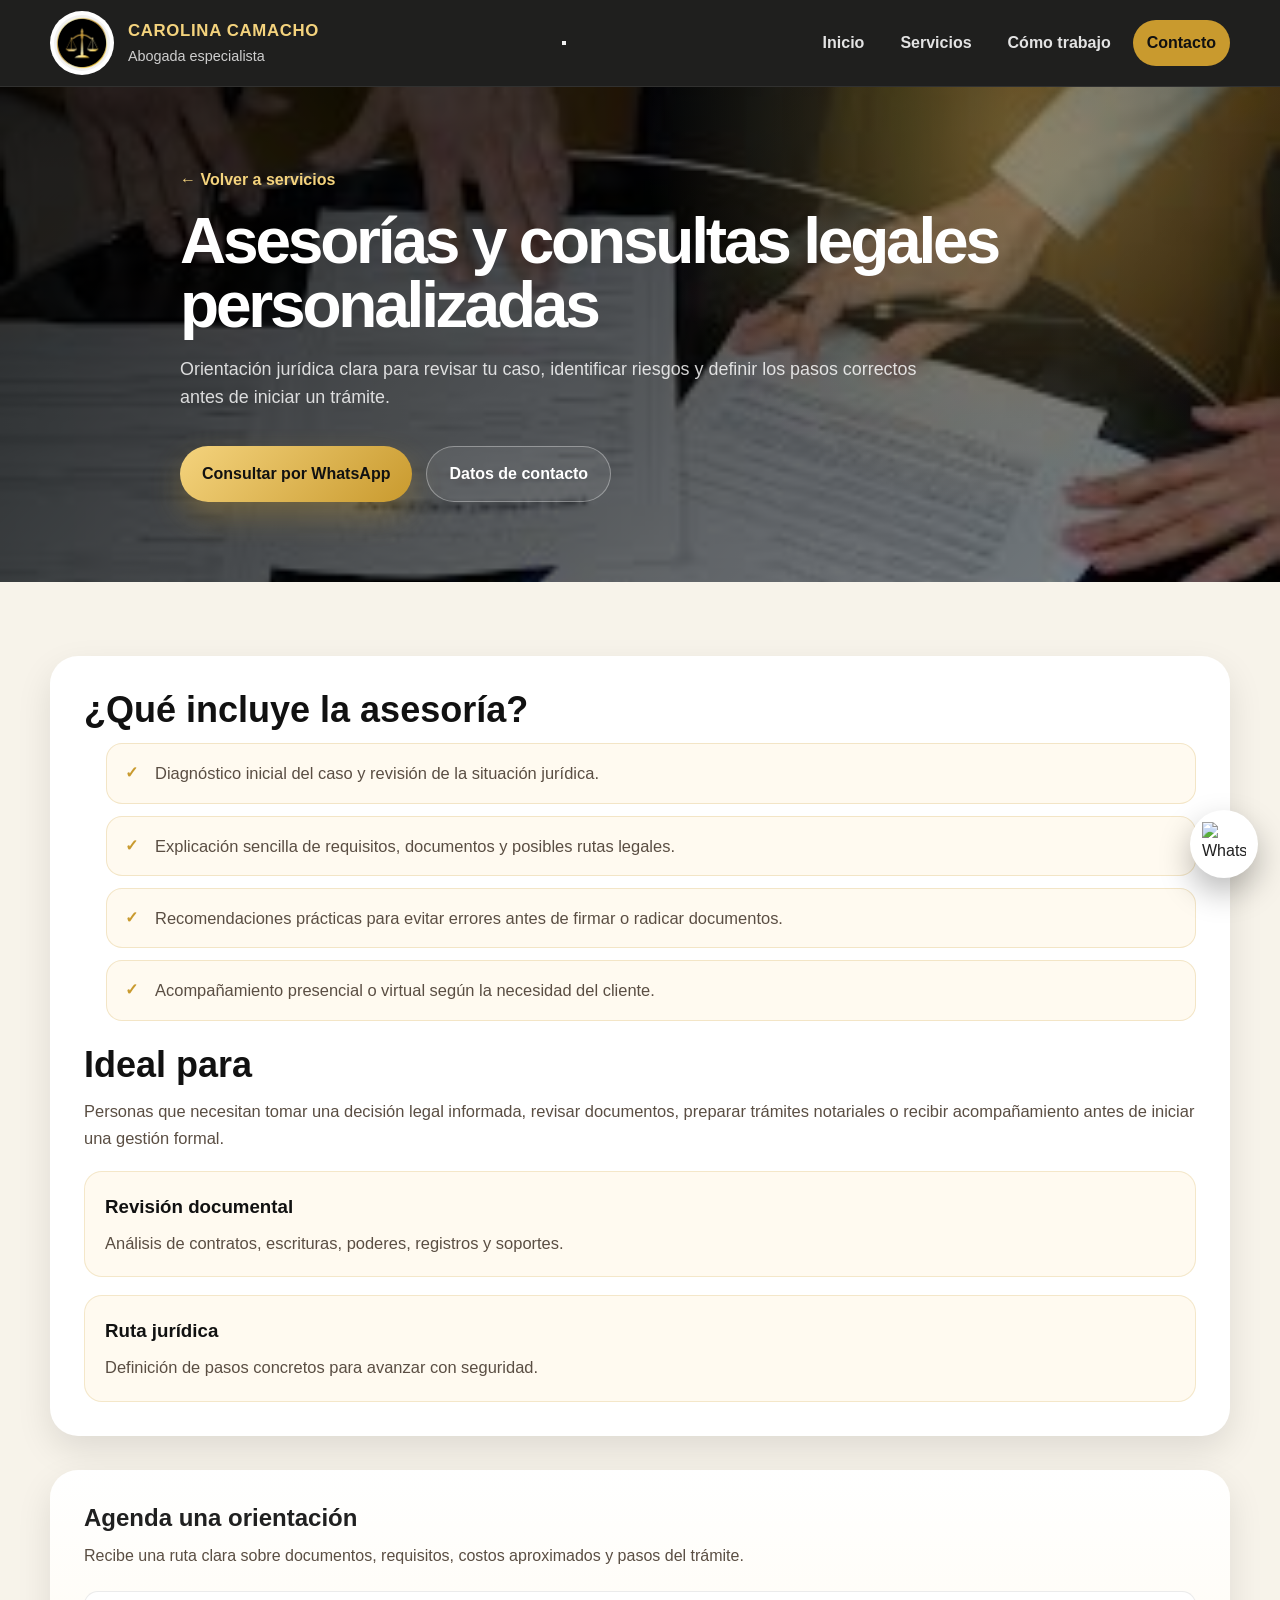
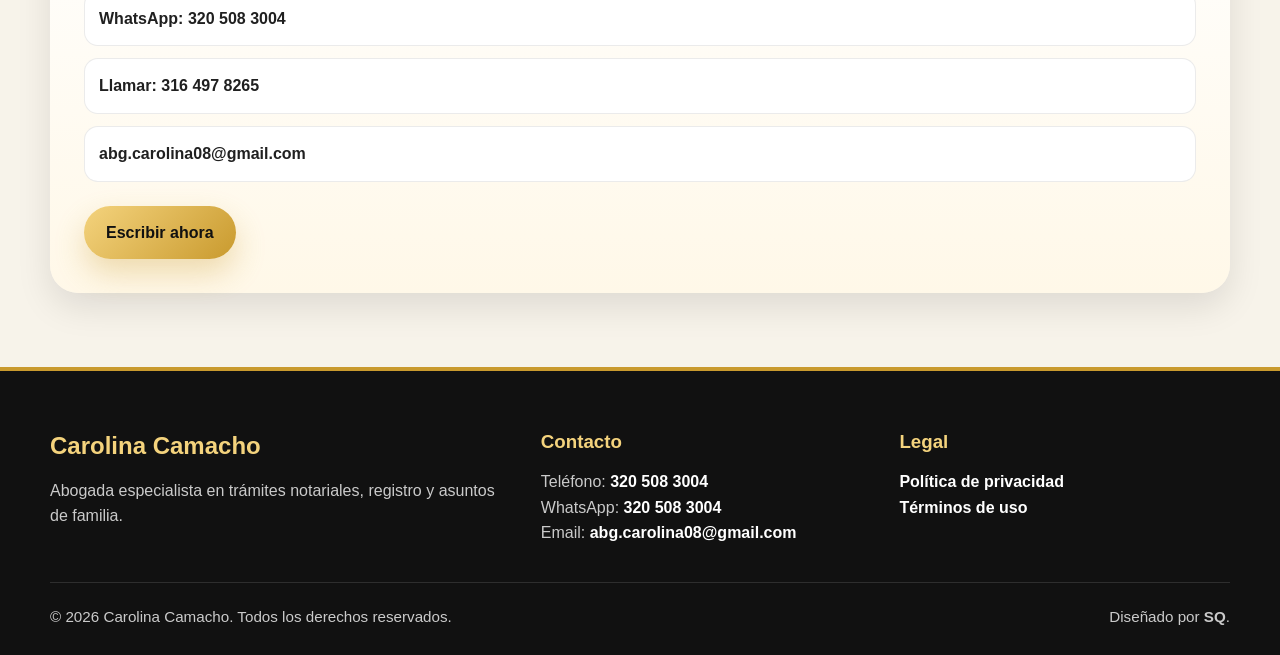
==== html/asesoria.html @ e3d4349f "Deploy temporal en GitHub Pages" ====
<!doctype html>
<html lang="es">
  <head>
    <meta charset="UTF-8" />
    <meta name="viewport" content="width=device-width, initial-scale=1.0" />
    <meta
      name="description"
      content="Orientación jurídica clara para revisar tu caso, identificar riesgos y definir los pasos correctos antes de iniciar un trámite."
    />
    <meta
      name="keywords"
      content="asesoría legal, consultas jurídicas, orientación legal, Carolina Camacho, Popayán"
    />
    <meta name="author" content="Carolina Camacho" />
    <meta name="robots" content="index, follow" />
    <link rel="canonical" href="https://[TU-DOMINIO]/html/asesoria.html" />
    <!-- Open Graph -->
    <meta
      property="og:title"
      content="Asesorías y consultas legales personalizadas | Carolina Camacho"
    />
    <meta
      property="og:description"
      content="Orientación jurídica clara para revisar tu caso, identificar riesgos y definir los pasos correctos antes de iniciar un trámite."
    />
    <meta property="og:image" content="https://[TU-DOMINIO]/img/logo.png" />
    <meta property="og:url" content="https://[TU-DOMINIO]/html/asesoria.html" />
    <meta property="og:type" content="website" />
    <!-- Twitter Cards -->
    <meta name="twitter:card" content="summary_large_image" />
    <meta
      name="twitter:title"
      content="Asesorías y consultas legales personalizadas | Carolina Camacho"
    />
    <meta
      name="twitter:description"
      content="Orientación jurídica clara para revisar tu caso, identificar riesgos y definir los pasos correctos antes de iniciar un trámite."
    />
    <meta name="twitter:image" content="https://[TU-DOMINIO]/img/logo.png" />
    <title>
      Asesorías y consultas legales personalizadas | Carolina Camacho
    </title>
    <link rel="stylesheet" href="../estilos.css" />
  </head>
  <body class="bg-asesoria">
    <a class="skip-link" href="#contenido">Saltar al contenido principal</a>
    <header class="site-header">
      <div class="header-container">
        <a
          href="../index.html"
          class="brand"
          aria-label="Inicio Carolina Camacho"
        >
          <img
            src="../img/logo.png"
            alt="Logo Carolina Camacho"
            class="brand-logo"
            decoding="async"
          />
          <div class="brand-text">
            <strong>Carolina Camacho</strong><span>Abogada especialista</span>
          </div>
        </a>
        <nav class="main-nav" aria-label="Navegación principal">
          <a href="../index.html#inicio">Inicio</a>
          <a href="../index.html#servicios">Servicios</a>
          <a href="../index.html#proceso">Cómo trabajo</a>
          <a href="contacto.html" class="nav-cta">Contacto</a>
        </nav>
      </div>
    </header>
    <main id="contenido">
      <section class="inner-hero">
        <div class="inner-hero-content">
          <a class="breadcrumb" href="../index.html#servicios"
            >← Volver a servicios</a
          >
          <h1>Asesorías y consultas legales personalizadas</h1>
          <p>
            Orientación jurídica clara para revisar tu caso, identificar riesgos
            y definir los pasos correctos antes de iniciar un trámite.
          </p>
          <div class="hero-actions">
            <a
              class="btn btn-primary"
              href="https://wa.me/573205083004?text=Hola%20Dra.%20Carolina,%20necesito%20informaci%C3%B3n%20sobre%20Asesorías%20y%20consultas%20legales%20personalizadas"
              target="_blank"
              rel="noopener noreferrer"
              >Consultar por WhatsApp</a
            ><a class="btn btn-secondary" href="contacto.html"
              >Datos de contacto</a
            >
          </div>
        </div>
      </section>
      <section class="inner-layout">
        <article class="content-panel">
          <h2>¿Qué incluye la asesoría?</h2>
          <ul class="feature-list">
            <li>
              Diagnóstico inicial del caso y revisión de la situación jurídica.
            </li>
            <li>
              Explicación sencilla de requisitos, documentos y posibles rutas
              legales.
            </li>
            <li>
              Recomendaciones prácticas para evitar errores antes de firmar o
              radicar documentos.
            </li>
            <li>
              Acompañamiento presencial o virtual según la necesidad del
              cliente.
            </li>
          </ul>
          <h2>Ideal para</h2>
          <p>
            Personas que necesitan tomar una decisión legal informada, revisar
            documentos, preparar trámites notariales o recibir acompañamiento
            antes de iniciar una gestión formal.
          </p>
          <div class="page-card-grid">
            <article class="mini-card">
              <h3>Revisión documental</h3>
              <p>
                Análisis de contratos, escrituras, poderes, registros y
                soportes.
              </p>
            </article>
            <article class="mini-card">
              <h3>Ruta jurídica</h3>
              <p>Definición de pasos concretos para avanzar con seguridad.</p>
            </article>
          </div>
        </article>
        <aside class="aside-panel">
          <h2>Agenda una orientación</h2>
          <p>
            Recibe una ruta clara sobre documentos, requisitos, costos
            aproximados y pasos del trámite.
          </p>
          <div class="contact-list">
            <a
              href="https://wa.me/573205083004"
              target="_blank"
              rel="noopener noreferrer"
              >WhatsApp: 320 508 3004</a
            ><a href="tel:+573164978265">Llamar: 316 497 8265</a
            ><a href="mailto:abg.carolina08@gmail.com"
              >abg.carolina08@gmail.com</a
            >
          </div>
          <a
            class="btn btn-primary"
            href="https://wa.me/573205083004"
            target="_blank"
            rel="noopener noreferrer"
            >Escribir ahora</a
          >
        </aside>
      </section>
    </main>
    <footer class="site-footer">
      <div class="footer-grid">
        <div>
          <h2>Carolina Camacho</h2>
          <p>
            Abogada especialista en trámites notariales, registro y asuntos de
            familia.
          </p>
        </div>
        <div>
          <h3>Contacto</h3>
          <p>
            Teléfono:
            <a
              href="tel:+573205083004"
              target="_blank"
              rel="noopener noreferrer"
              >320 508 3004</a
            >
          </p>
          <p>
            WhatsApp:
            <a
              href="https://wa.me/573205083004"
              target="_blank"
              rel="noopener noreferrer"
              >320 508 3004</a
            >
          </p>
          <p>
            Email:
            <a
              href="mailto:abg.carolina08@gmail.com"
              target="_blank"
              rel="noopener noreferrer"
              >abg.carolina08@gmail.com</a
            >
          </p>
        </div>
        <div>
          <h3>Legal</h3>
          <p>
            <a href="politica.html" target="_blank" rel="noopener noreferrer"
              >Política de privacidad</a
            >
          </p>
          <p>
            <a href="terminos.html" target="_blank" rel="noopener noreferrer"
              >Términos de uso</a
            >
          </p>
        </div>
      </div>
      <div class="footer-bottom">
        <p>© 2026 Carolina Camacho. Todos los derechos reservados.</p>
        <p>Diseñado por <strong>SQ</strong>.</p>
      </div>
    </footer>
    <a
      class="whatsapp-float"
      href="https://wa.me/573205083004?text=Hola%20Dra.%20Carolina,%20quiero%20recibir%20asesor%C3%ADa%20legal"
      target="_blank"
      rel="noopener noreferrer"
      aria-label="Contactar por WhatsApp"
      ><img
        src="https://upload.wikimedia.org/wikipedia/commons/6/6b/WhatsApp.svg"
        alt="WhatsApp"
        decoding="async"
    /></a>

    <script src="../script.js"></script>
  </body>
</html>
---- estilos.css ----
:root {
    --color-bg: #f7f3ea;
    --color-surface: #ffffff;
    --color-dark: #111111;
    --color-dark-soft: #1b1b1b;
    --color-gold: #c99a2e;
    --color-gold-light: #f4d37d;
    --color-text: #202020;
    --color-muted: #5a4e43;
    --shadow-soft: 0 20px 60px rgba(0, 0, 0, 0.12);
    --shadow-card: 0 14px 35px rgba(0, 0, 0, 0.10);
    --radius-lg: 28px;
    --radius-md: 18px;
    --container: 1180px;
    --spacing-xs: 12px;
    --spacing-sm: 14px;
    --spacing-md: 20px;
    --spacing-lg: 28px;
    --spacing-xl: 40px;
}

* {
    margin: 0;
    padding: 0;
    box-sizing: border-box;
}

/* ========================================
   RESET & FOUNDATION
   ======================================== */

html {
    scroll-behavior: smooth;
}

body {
    font-family: "Segoe UI", Arial, sans-serif;
    color: var(--color-text);
    background: var(--color-bg);
    line-height: 1.6;
}

img {
    max-width: 100%;
    display: block;
}

a {
    color: inherit;
    text-decoration: none;
}

a:focus-visible,
button:focus-visible,
input:focus-visible,
textarea:focus-visible,
select:focus-visible {
    outline: 2px solid var(--color-gold);
    outline-offset: 2px;
}

.skip-link {
    position: absolute;
    top: -100px;
    left: 20px;
    background: var(--color-gold);
    color: #000;
    padding: 10px 14px;
    border-radius: 8px;
    z-index: 10000;
}

.skip-link:focus {
    top: 20px;
}

.site-header {
    position: sticky;
    top: 0;
    z-index: 999;
    background: rgba(17, 17, 17, 0.94);
    backdrop-filter: blur(12px);
    border-bottom: 1px solid rgba(255, 255, 255, 0.08);
}

.header-container {
    width: min(100% - 32px, var(--container));
    margin: 0 auto;
    min-height: 86px;
    display: flex;
    align-items: center;
    justify-content: space-between;
    gap: 24px;
}

.brand {
    display: flex;
    align-items: center;
    gap: 14px;
    color: #fff;
}

.brand-logo {
    width: 64px;
    height: 64px;
    object-fit: contain;
    border-radius: 50%;
    background: #fff;
    padding: 4px;
}

.brand-text {
    display: grid;
}

.brand-text strong {
    color: var(--color-gold-light);
    font-size: 1.05rem;
    letter-spacing: 0.04em;
    text-transform: uppercase;
}

.brand-text span {
    color: rgba(255, 255, 255, 0.78);
    font-size: 0.9rem;
}

.main-nav {
    display: flex;
    align-items: center;
    gap: 8px;
}

.main-nav a {
    color: rgba(255, 255, 255, 0.88);
    font-weight: 650;
    padding: 10px 14px;
    border-radius: 999px;
    transition: 0.25s ease;
}

.main-nav a:hover,
.main-nav a:focus-visible {
    color: #000;
    background: var(--color-gold-light);
}

.main-nav .nav-cta {
    background: var(--color-gold);
    color: #111;
}

.hero-section {
    position: relative;
    min-height: 760px;
    display: flex;
    align-items: center;
    overflow: hidden;
    background: linear-gradient(135deg, rgba(0,0,0,0.78), rgba(0,0,0,0.45)), url("img/legal.jpg") center/cover no-repeat;
}

.hero-overlay {
    position: absolute;
    inset: 0;
    background: radial-gradient(circle at 70% 20%, rgba(201, 154, 46, 0.35), transparent 35%), linear-gradient(90deg, rgba(0,0,0,0.86), rgba(0,0,0,0.38));
}

.hero-container {
    position: relative;
    width: min(100% - 32px, var(--container));
    margin: 0 auto;
    display: grid;
    grid-template-columns: minmax(0, 1.25fr) 420px;
    align-items: center;
    gap: 46px;
    padding: 80px 0;
}

.eyebrow {
    color: var(--color-gold-light);
    font-weight: 800;
    letter-spacing: 0.16em;
    text-transform: uppercase;
    font-size: 0.78rem;
    margin-bottom: 14px;
}

.hero-content h1 {
    color: #fff;
    font-size: clamp(2.55rem, 6vw, 5.2rem);
    line-height: 0.98;
    letter-spacing: -0.06em;
    max-width: 840px;
}

.hero-description {
    margin-top: 24px;
    color: rgba(255, 255, 255, 0.84);
    font-size: clamp(1.05rem, 2vw, 1.25rem);
    max-width: 720px;
}

.hero-actions {
    display: flex;
    flex-wrap: wrap;
    gap: 14px;
    margin-top: 34px;
}

.btn {
    display: inline-flex;
    align-items: center;
    justify-content: center;
    min-height: 50px;
    padding: 14px 22px;
    border-radius: 999px;
    font-weight: 800;
    transition: transform 0.25s ease, box-shadow 0.25s ease, background 0.25s ease;
}

.btn:hover {
    transform: translateY(-2px);
}

.btn-primary {
    background: linear-gradient(135deg, var(--color-gold-light), var(--color-gold));
    color: #111;
    box-shadow: 0 14px 30px rgba(201, 154, 46, 0.32);
}

.btn-secondary {
    color: #fff;
    border: 1px solid rgba(255, 255, 255, 0.34);
    background: rgba(255, 255, 255, 0.08);
}

.btn-secondary:hover {
    background: rgba(255, 255, 255, 0.16);
}

.trust-row {
    display: grid;
    grid-template-columns: repeat(3, minmax(0, 1fr));
    gap: 14px;
    margin-top: 40px;
    max-width: 760px;
}

.trust-row div {
    padding: 18px;
    border-radius: var(--radius-md);
    background: rgba(255, 255, 255, 0.10);
    border: 1px solid rgba(255, 255, 255, 0.12);
    color: #fff;
}

.trust-row strong,
.trust-row span {
    display: block;
}

.trust-row span {
    color: rgba(255, 255, 255, 0.72);
    font-size: 0.92rem;
}

.hero-card {
    background: rgba(255, 255, 255, 0.94);
    border: 1px solid rgba(255, 255, 255, 0.45);
    border-radius: var(--radius-lg);
    padding: 30px;
    box-shadow: var(--shadow-soft);
}

.hero-card-logo {
    width: 110px;
    height: 110px;
    object-fit: cover;
    border-radius: 50%;
    border: 4px solid var(--color-gold-light);
    margin-bottom: 20px;
}

.hero-card h2 {
    font-size: 1.8rem;
    color: var(--color-dark);
    margin-bottom: 10px;
}

.hero-card p {
    color: var(--color-muted);
    margin-bottom: 18px;
}

.hero-card ul {
    list-style: none;
    display: grid;
    gap: 10px;
    margin-bottom: 24px;
}

.hero-card li {
    position: relative;
    padding-left: 28px;
    font-weight: 650;
}

.hero-card li::before {
    content: "✓";
    position: absolute;
    left: 0;
    color: var(--color-gold);
    font-weight: 900;
}

.phone-link {
    display: block;
    text-align: center;
    background: var(--color-dark);
    color: var(--color-gold-light);
    padding: 14px;
    border-radius: 14px;
    font-weight: 800;
}

.section {
    width: min(100% - 32px, var(--container));
    margin: 0 auto;
    padding: 86px 0;
}

.section-heading {
    max-width: 760px;
    margin-bottom: 38px;
}

.section-heading h2,
.cta-section h2 {
    color: var(--color-dark);
    font-size: clamp(2rem, 4vw, 3.4rem);
    line-height: 1.05;
    letter-spacing: -0.04em;
}

.section-heading p:not(.eyebrow),
.cta-section p {
    margin-top: 14px;
    color: var(--color-muted);
    font-size: 1.05rem;
}

.services-grid {
    display: grid;
    grid-template-columns: repeat(3, minmax(0, 1fr));
    gap: 24px;
}

.service-card {
    background: var(--color-surface);
    border-radius: var(--radius-lg);
    overflow: hidden;
    box-shadow: var(--shadow-card);
    transition: transform 0.25s ease, box-shadow 0.25s ease;
}

.service-card:hover {
    transform: translateY(-8px);
    box-shadow: 0 24px 50px rgba(0, 0, 0, 0.16);
}

.service-card img {
    width: 100%;
    height: 235px;
    object-fit: cover;
    display: block;
    decoding: async;
}

.service-content {
    padding: 24px;
}

.service-content h3 {
    font-size: 1.45rem;
    color: var(--color-dark);
    margin-bottom: 8px;
}

.service-content p {
    color: var(--color-muted);
    min-height: 76px;
}

.service-content span {
    display: inline-flex;
    margin-top: 18px;
    color: var(--color-gold);
    font-weight: 850;
}

.process-section {
    padding-top: 20px;
}

.process-grid {
    display: grid;
    grid-template-columns: repeat(3, minmax(0, 1fr));
    gap: 22px;
}

.process-grid article {
    background: var(--color-dark);
    color: #fff;
    border-radius: var(--radius-lg);
    padding: 30px;
    min-height: 230px;
    box-shadow: var(--shadow-card);
}

.process-grid span {
    display: inline-flex;
    color: var(--color-gold-light);
    font-weight: 900;
    font-size: 1.15rem;
    margin-bottom: 24px;
}

.process-grid h3 {
    font-size: 1.4rem;
    margin-bottom: 10px;
}

.process-grid p {
    color: rgba(255, 255, 255, 0.72);
}

.cta-section {
    width: min(100% - 32px, var(--container));
    margin: 0 auto 80px;
    display: flex;
    justify-content: space-between;
    align-items: center;
    gap: 28px;
    background: linear-gradient(135deg, #111, #2a2418);
    border-radius: var(--radius-lg);
    padding: 44px;
    box-shadow: var(--shadow-soft);
}

.cta-section h2,
.cta-section p {
    color: #fff;
}

.cta-section p:not(.eyebrow) {
    color: rgba(255, 255, 255, 0.72);
    max-width: 660px;
}

.site-footer {
    background: var(--color-dark);
    color: rgba(255, 255, 255, 0.78);
    padding: 56px 0 26px;
    border-top: 4px solid var(--color-gold);
}

.footer-grid,
.footer-bottom {
    width: min(100% - 32px, var(--container));
    margin: 0 auto;
}

.footer-grid {
    display: grid;
    grid-template-columns: 1.4fr 1fr 1fr;
    gap: 28px;
}

.site-footer h2,
.site-footer h3 {
    color: var(--color-gold-light);
    margin-bottom: 12px;
}

.site-footer a {
    color: #fff;
    font-weight: 650;
}

.site-footer a:hover {
    color: var(--color-gold-light);
}

.footer-bottom {
    display: flex;
    justify-content: space-between;
    gap: 20px;
    margin-top: 36px;
    padding-top: 22px;
    border-top: 1px solid rgba(255, 255, 255, 0.12);
    font-size: 0.95rem;
}

.whatsapp-float {
    position: fixed;
    right: 22px;
    bottom: 22px;
    z-index: 1000;
    width: 68px;
    height: 68px;
    display: grid;
    place-items: center;
    background: #fff;
    border-radius: 50%;
    box-shadow: 0 14px 32px rgba(0, 0, 0, 0.28);
    transition: transform 0.25s ease;
}

.whatsapp-float:hover {
    transform: scale(1.08);
}

.whatsapp-float img {
    width: 44px;
    height: 44px;
    decoding: async;
}

@media (max-width: 1024px) {
    .hero-container {
        grid-template-columns: 1fr;
    }

    .hero-card {
        max-width: 520px;
    }

    .services-grid,
    .process-grid {
        grid-template-columns: repeat(2, minmax(0, 1fr));
    }
}

@media (max-width: 760px) {
    .header-container {
        min-height: auto;
        padding: 16px 0;
        flex-direction: column;
        align-items: stretch;
    }

    .brand {
        justify-content: center;
    }

    .main-nav {
        justify-content: center;
        flex-wrap: wrap;
    }

    .main-nav a {
        padding: 9px 12px;
        font-size: 0.92rem;
    }

    .hero-section {
        min-height: auto;
    }

    .hero-container {
        padding: 56px 0;
    }

    .trust-row,
    .services-grid,
    .process-grid,
    .footer-grid {
        grid-template-columns: 1fr;
    }

    .service-card img {
        height: 220px;
    }

    .cta-section,
    .footer-bottom {
        flex-direction: column;
        align-items: flex-start;
    }

    .cta-section {
        padding: 30px;
    }

    .whatsapp-float {
        width: 58px;
        height: 58px;
        right: 16px;
        bottom: 16px;
    }

    .whatsapp-float img {
        width: 38px;
        height: 38px;
    }
}

/* Páginas internas */
.inner-hero {
    position: relative;
    min-height: 430px;
    display: flex;
    align-items: center;
    background: linear-gradient(135deg, rgba(0,0,0,0.84), rgba(0,0,0,0.45)), var(--inner-bg, url("img/legal.jpg")) center/cover no-repeat;
    overflow: hidden;
}

.inner-hero::after {
    content: "";
    position: absolute;
    inset: 0;
    background: radial-gradient(circle at 80% 10%, rgba(244,211,125,.30), transparent 34%);
}

.inner-hero-content {
    position: relative;
    z-index: 1;
    width: min(100% - 32px, var(--container));
    margin: 0 auto;
    padding: 80px 0;
    max-width: 920px;
}

.inner-hero h1 {
    color: #fff;
    font-size: clamp(2.4rem, 5vw, 4.6rem);
    line-height: 1;
    letter-spacing: -0.05em;
    margin-bottom: 18px;
}

.inner-hero p {
    color: rgba(255,255,255,.82);
    font-size: 1.12rem;
    max-width: 760px;
}

.breadcrumb {
    display: inline-flex;
    color: var(--color-gold-light);
    font-weight: 800;
    margin-bottom: 16px;
}

.inner-layout {
    width: min(100% - 32px, var(--container));
    margin: 0 auto;
    padding: 74px 0;
    display: grid;
    grid-template-columns: minmax(0, 1fr) 360px;
    gap: 34px;
    align-items: start;
}

.content-panel,
.aside-panel,
.legal-panel {
    background: var(--color-surface);
    border-radius: var(--radius-lg);
    box-shadow: var(--shadow-card);
    padding: 34px;
}

.content-panel h2,
.legal-panel h2 {
    color: var(--color-dark);
    font-size: clamp(1.55rem, 3vw, 2.25rem);
    line-height: 1.1;
    margin: 24px 0 14px;
}

.content-panel h2:first-child,
.legal-panel h2:first-child {
    margin-top: 0;
}

.content-panel p,
.legal-panel p,
.content-panel li,
.legal-panel li {
    color: var(--color-muted);
    font-size: 1.03rem;
}

.content-panel ul,
.content-panel ol,
.legal-panel ul {
    display: grid;
    gap: 12px;
    padding-left: 22px;
    margin: 14px 0 24px;
}

.feature-list {
    list-style: none;
    padding-left: 0;
}

.feature-list li {
    position: relative;
    padding: 16px 18px 16px 48px;
    border: 1px solid rgba(201,154,46,.22);
    border-radius: 16px;
    background: #fffaf0;
}

.feature-list li::before {
    content: "✓";
    position: absolute;
    left: 18px;
    top: 15px;
    color: var(--color-gold);
    font-weight: 900;
}

.aside-panel {
    position: sticky;
    top: 110px;
    background: linear-gradient(180deg, #fff, #fff8e8);
}

.aside-panel h2 {
    font-size: 1.5rem;
    line-height: 1.15;
    margin-bottom: 12px;
}

.aside-panel p {
    color: var(--color-muted);
    margin-bottom: 22px;
}

.contact-list {
    display: grid;
    gap: 12px;
    margin-bottom: 24px;
}

.contact-list a,
.contact-list span {
    display: block;
    padding: 14px;
    border-radius: 14px;
    background: #fff;
    border: 1px solid rgba(0,0,0,.08);
    font-weight: 750;
}

.page-card-grid {
    display: grid;
    grid-template-columns: repeat(2, minmax(0, 1fr));
    gap: 18px;
    margin-top: 20px;
}

.mini-card {
    background: #fffaf0;
    border: 1px solid rgba(201,154,46,.20);
    border-radius: 18px;
    padding: 20px;
}

.mini-card h3 {
    margin-bottom: 8px;
    color: var(--color-dark);
}

.contact-page-grid {
    width: min(100% - 32px, var(--container));
    margin: 0 auto;
    padding: 74px 0;
    display: grid;
    grid-template-columns: repeat(3, minmax(0, 1fr));
    gap: 22px;
}

.contact-card {
    background: var(--color-surface);
    border-radius: var(--radius-lg);
    box-shadow: var(--shadow-card);
    padding: 30px;
}

.contact-card h2 {
    margin-bottom: 10px;
}

.legal-container {
    width: min(100% - 32px, 920px);
    margin: 0 auto;
    padding: 74px 0;
}

/* ========================================
   BACKGROUND IMAGES - PÁGINAS INTERNAS
   ======================================== */

.bg-sucesion { --inner-bg: url('../img/firma.jpg'); }
.bg-escrituracion { --inner-bg: url('../img/escritura.jpeg'); }
.bg-matrimonio { --inner-bg: url('../img/matrimonio.jpeg'); }
.bg-divorcio { --inner-bg: url('../img/divorcio1.jpg'); }
.bg-notaria { --inner-bg: url('../img/notaria.jpeg'); }
.bg-asesoria { --inner-bg: url('../img/asesoria1.jpeg'); }
.bg-contacto { --inner-bg: url('../img/acuerdo.jpg'); }
.bg-politica { --inner-bg: url('../img/documento.jpg'); }
.bg-terminos { --inner-bg: url('../img/documento.jpg'); }

/* ========================================
   RESPONSIVE - MEDIA QUERIES
   ======================================== */
    .inner-layout,
    .contact-page-grid {
        grid-template-columns: 1fr;
    }
    .aside-panel {
        position: static;
    }
    .page-card-grid {
        grid-template-columns: 1fr;
    }
}

/* Hamburger Menu */
.hamburger {
    display: none;
    flex-direction: column;
    justify-content: space-around;
    width: 30px;
    height: 30px;
    background: none;
    border: none;
    cursor: pointer;
    padding: 0;
    z-index: 1001;
}

.hamburger-line {
    width: 30px;
    height: 3px;
    background: var(--color-gold-light);
    border-radius: 2px;
    transition: all 0.3s ease;
    transform-origin: center;
}

.hamburger-open .hamburger-line:nth-child(1) {
    transform: rotate(45deg) translate(6px, 6px);
}

.hamburger-open .hamburger-line:nth-child(2) {
    opacity: 0;
}

.hamburger-open .hamburger-line:nth-child(3) {
    transform: rotate(-45deg) translate(6px, -6px);
}

.main-nav {
    transition: transform 0.3s ease, opacity 0.3s ease;
}

.nav-open {
    transform: translateX(0) !important;
    opacity: 1 !important;
}

/* ========================================
   RESPONSIVE - MEDIA QUERIES
   ======================================== */

@media (max-width: 760px) {
    .hamburger {
        display: flex;
    }

    .main-nav {
        position: fixed;
        top: 0;
        right: -100%;
        width: 280px;
        height: 100vh;
        background: rgba(17, 17, 17, 0.98);
        backdrop-filter: blur(12px);
        flex-direction: column;
        justify-content: center;
        align-items: center;
        gap: 30px;
        opacity: 0;
        transform: translateX(100%);
        z-index: 1000;
        padding: 20px;
        box-shadow: -10px 0 30px rgba(0, 0, 0, 0.5);
    }

    .main-nav a {
        font-size: 1.1rem;
        padding: 15px 20px;
        width: 100%;
        text-align: center;
        border-radius: 10px;
    }

    .header-container {
        min-height: auto;
        padding: 16px 0;
        flex-direction: row;
        justify-content: space-between;
        align-items: center;
    }

    .brand {
        justify-content: flex-start;
    }

    .hero-section {
        min-height: auto;
        padding: 60px 0;
    }

    .hero-container {
        padding: 40px 0;
        gap: 30px;
    }

    .hero-content h1 {
        font-size: clamp(2rem, 8vw, 3.5rem);
    }

    .trust-row {
        grid-template-columns: 1fr;
        gap: 12px;
    }

    .trust-row div {
        padding: 14px;
    }

    .services-grid,
    .process-grid {
        grid-template-columns: 1fr;
        gap: 16px;
    }

    .service-card img {
        height: 180px;
    }

    .service-content {
        padding: 20px;
    }

    .process-grid article {
        padding: 25px;
        min-height: auto;
    }

    .cta-section {
        padding: 30px 20px;
        gap: 20px;
    }

    .cta-section h2 {
        font-size: 1.8rem;
    }

    .footer-grid {
        grid-template-columns: 1fr;
        gap: 24px;
    }

    .whatsapp-float {
        width: 56px;
        height: 56px;
        right: 16px;
        bottom: 16px;
    }

    .whatsapp-float img {
        width: 36px;
        height: 36px;
    }
}

@media (max-width: 480px) {
    .hero-actions {
        flex-direction: column;
        gap: 12px;
    }

    .btn {
        width: 100%;
        text-align: center;
    }

    .hero-card {
        padding: 25px;
    }

    .hero-card h2 {
        font-size: 1.6rem;
    }
}
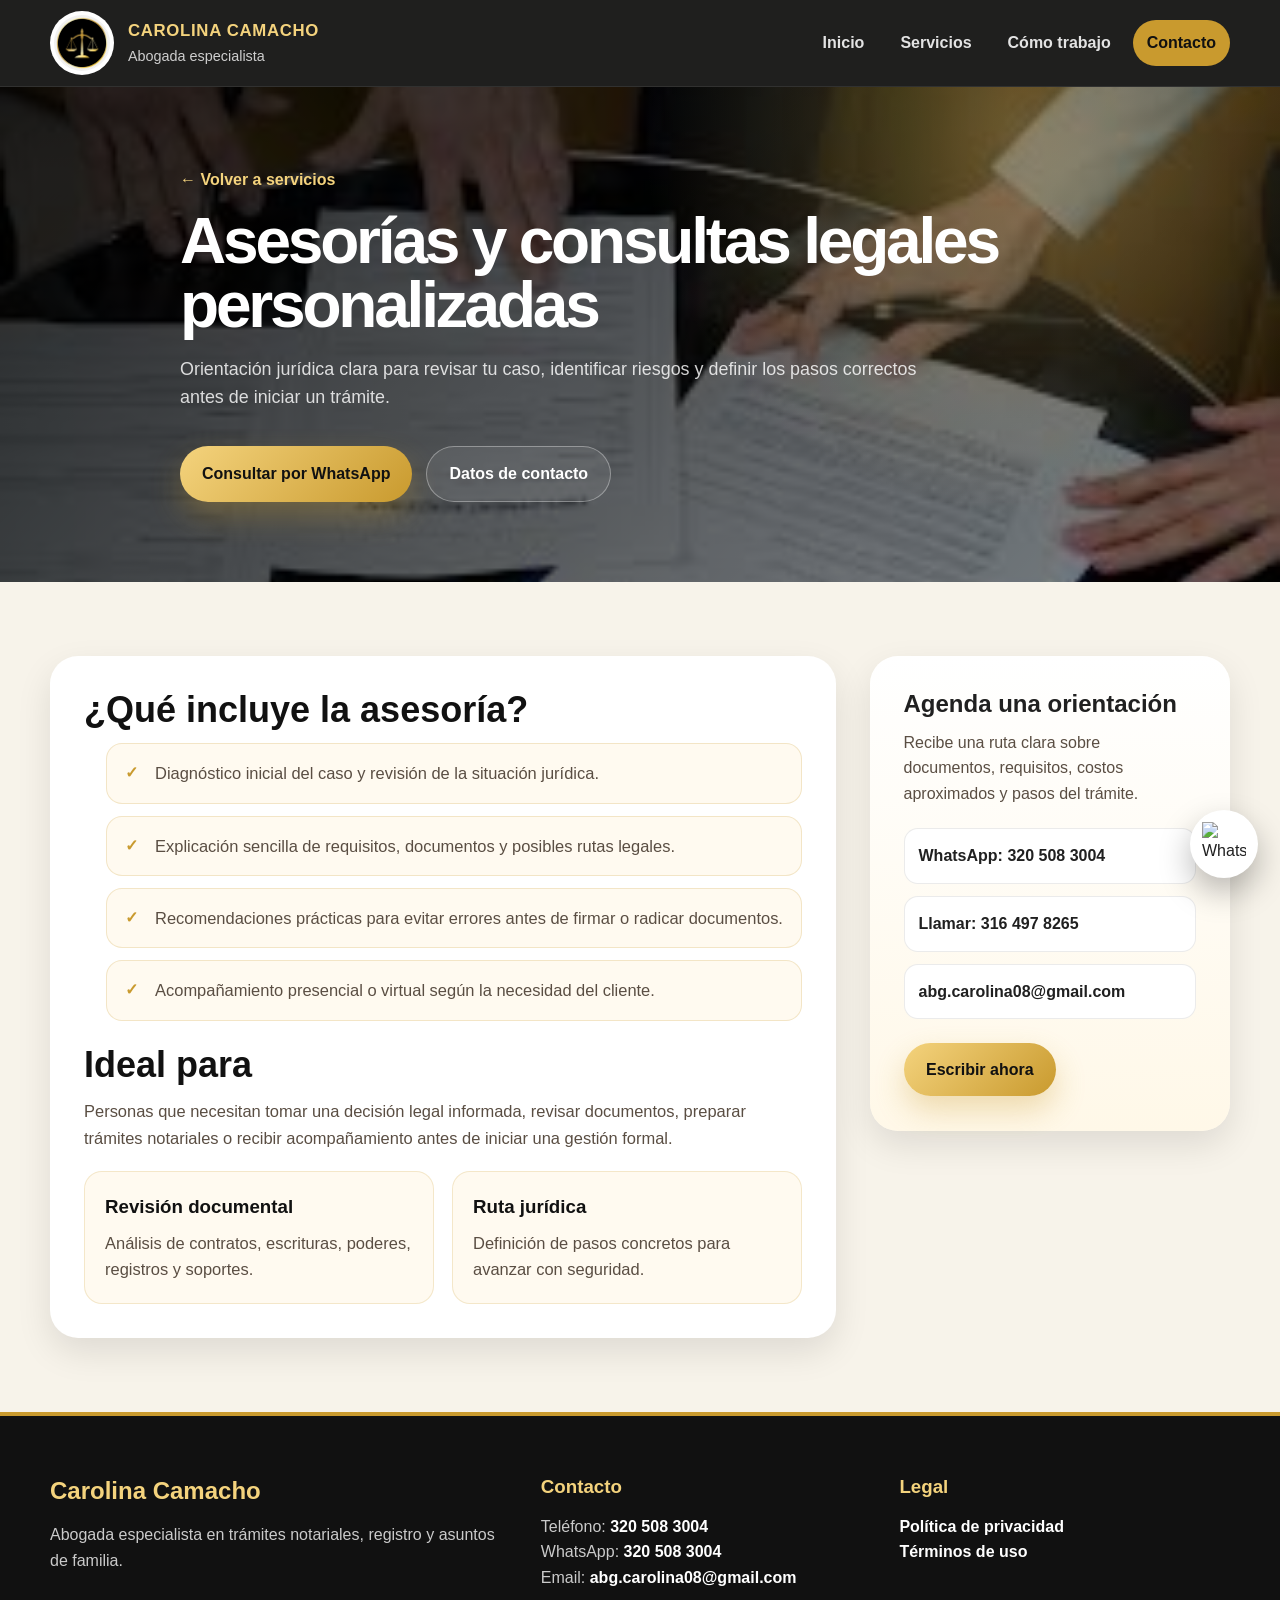
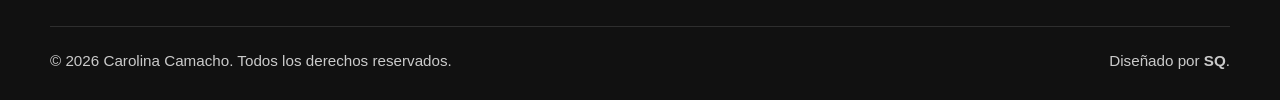
==== commit bdec9411: "Corregir GitHub Pages y actualizar URLs temporales" ====
--- a/html/asesoria.html
+++ b/html/asesoria.html
@@ -13,7 +13,7 @@
     />
     <meta name="author" content="Carolina Camacho" />
     <meta name="robots" content="index, follow" />
-    <link rel="canonical" href="https://[TU-DOMINIO]/html/asesoria.html" />
+    <link rel="canonical" href="https://santiagoquilindo.github.io/abg_dr_carolina/html/asesoria.html" />
     <!-- Open Graph -->
     <meta
       property="og:title"
@@ -23,8 +23,8 @@
       property="og:description"
       content="Orientación jurídica clara para revisar tu caso, identificar riesgos y definir los pasos correctos antes de iniciar un trámite."
     />
-    <meta property="og:image" content="https://[TU-DOMINIO]/img/logo.png" />
-    <meta property="og:url" content="https://[TU-DOMINIO]/html/asesoria.html" />
+    <meta property="og:image" content="https://santiagoquilindo.github.io/abg_dr_carolina/img/logo.png" />
+    <meta property="og:url" content="https://santiagoquilindo.github.io/abg_dr_carolina/html/asesoria.html" />
     <meta property="og:type" content="website" />
     <!-- Twitter Cards -->
     <meta name="twitter:card" content="summary_large_image" />
@@ -36,7 +36,7 @@
       name="twitter:description"
       content="Orientación jurídica clara para revisar tu caso, identificar riesgos y definir los pasos correctos antes de iniciar un trámite."
     />
-    <meta name="twitter:image" content="https://[TU-DOMINIO]/img/logo.png" />
+    <meta name="twitter:image" content="https://santiagoquilindo.github.io/abg_dr_carolina/img/logo.png" />
     <title>
       Asesorías y consultas legales personalizadas | Carolina Camacho
     </title>
--- a/estilos.css
+++ b/estilos.css
@@ -373,7 +373,6 @@
     height: 235px;
     object-fit: cover;
     display: block;
-    decoding: async;
 }
 
 .service-content {
@@ -523,7 +522,6 @@
 .whatsapp-float img {
     width: 44px;
     height: 44px;
-    decoding: async;
 }
 
 @media (max-width: 1024px) {
@@ -590,6 +588,19 @@
 
     .cta-section {
         padding: 30px;
+    }
+
+    .inner-layout,
+    .contact-page-grid {
+        grid-template-columns: 1fr;
+    }
+
+    .aside-panel {
+        position: static;
+    }
+
+    .page-card-grid {
+        grid-template-columns: 1fr;
     }
 
     .whatsapp-float {
@@ -818,17 +829,6 @@
 /* ========================================
    RESPONSIVE - MEDIA QUERIES
    ======================================== */
-    .inner-layout,
-    .contact-page-grid {
-        grid-template-columns: 1fr;
-    }
-    .aside-panel {
-        position: static;
-    }
-    .page-card-grid {
-        grid-template-columns: 1fr;
-    }
-}
 
 /* Hamburger Menu */
 .hamburger {
@@ -870,8 +870,9 @@
 }
 
 .nav-open {
-    transform: translateX(0) !important;
-    opacity: 1 !important;
+    right: 0;
+    transform: translateX(0);
+    opacity: 1;
 }
 
 /* ========================================
